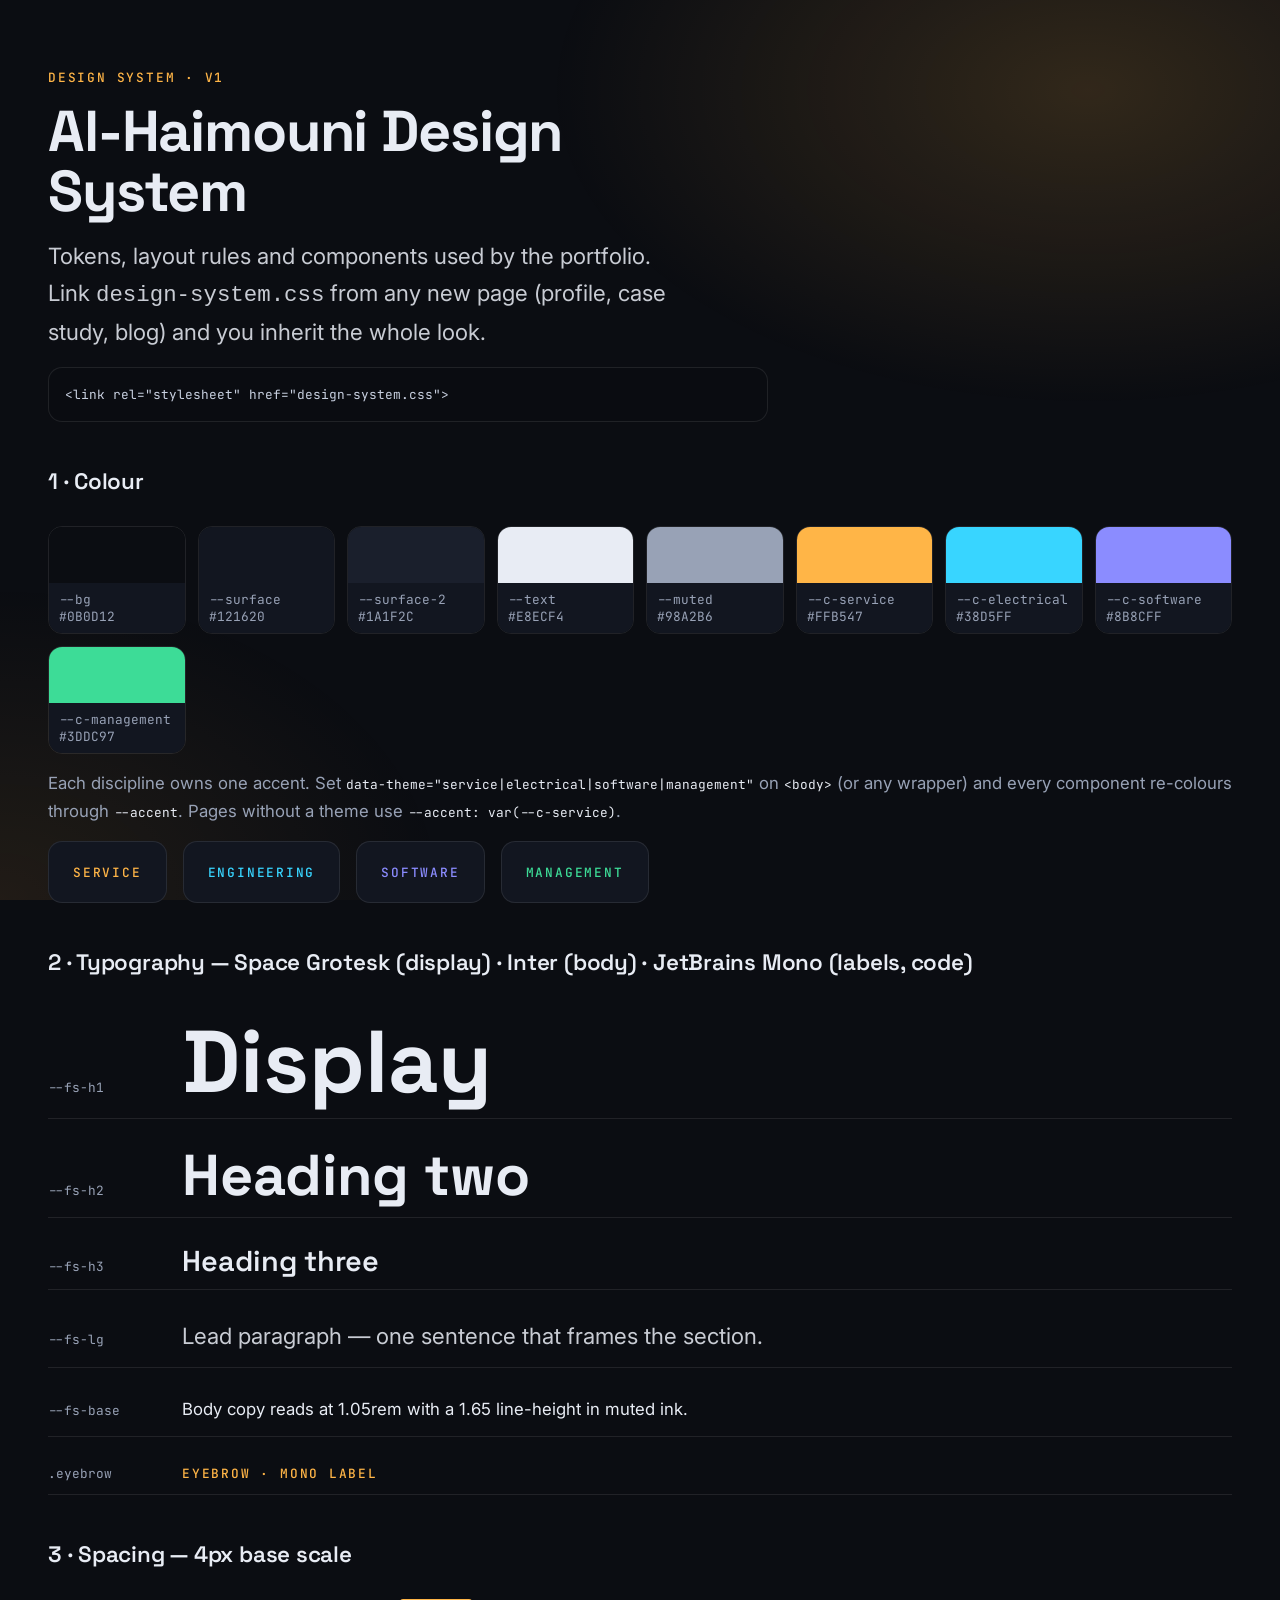
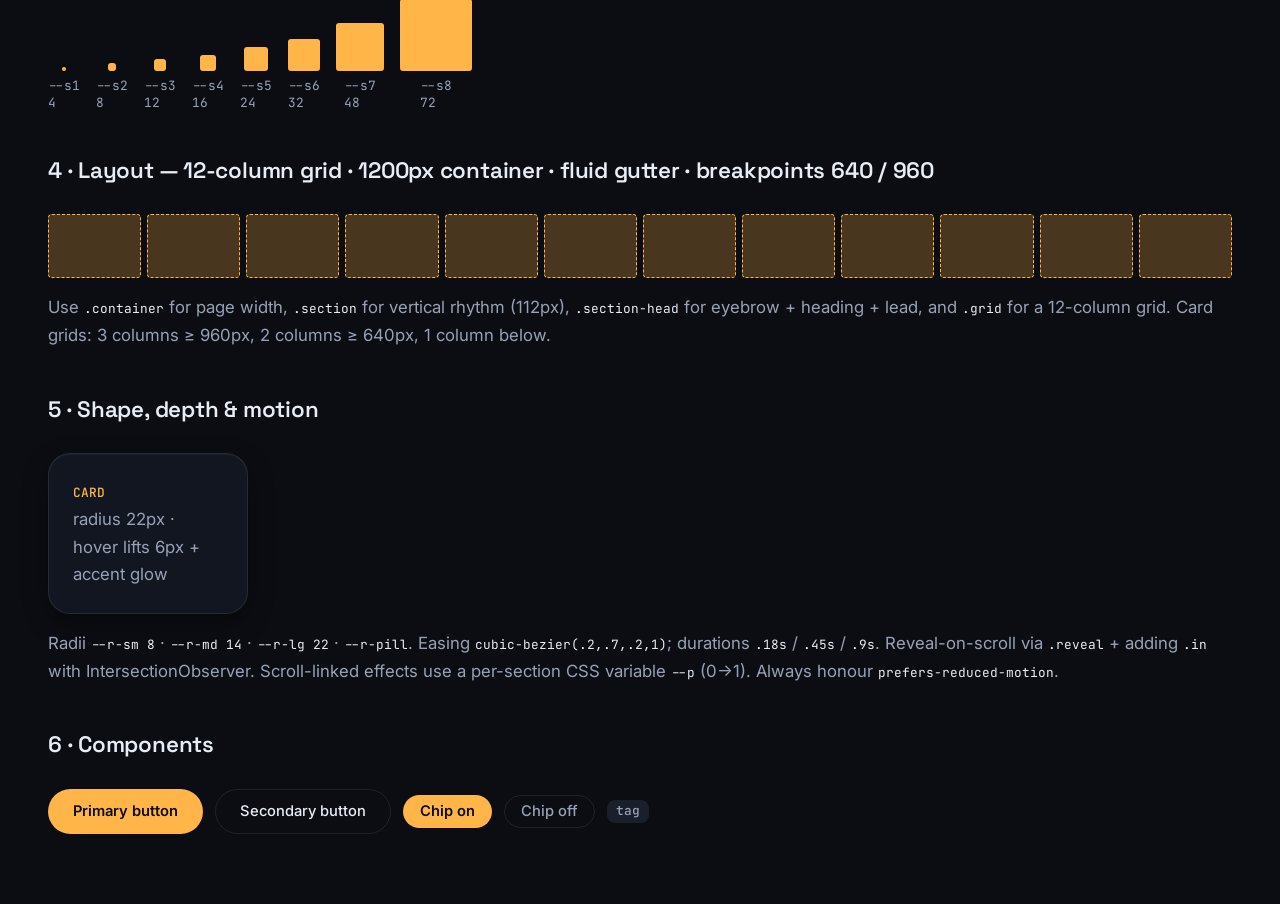
==== design-system.html @ f8c7238c "Real résumé content, hero portrait placeholder + résumé download, project galleries, design system s" ====
<!DOCTYPE html>
<html lang="en">
<head>
<meta charset="UTF-8">
<meta name="viewport" content="width=device-width, initial-scale=1">
<title>Design System — Al-Haimouni</title>
<link rel="stylesheet" href="design-system.css">
<style>
.spec { display: grid; gap: var(--s7); }
.spec h3 { font-size: var(--fs-lg); margin-bottom: var(--s4); }
.swatches { display: grid; grid-template-columns: repeat(auto-fit, minmax(130px, 1fr)); gap: var(--s3); }
.sw { border: 1px solid var(--line); border-radius: var(--r-md); overflow: hidden; font: 400 var(--fs-xs) var(--font-mono); color: var(--muted); }
.sw i { display: block; height: 56px; background: var(--c); } .sw span { display: block; padding: 8px 10px; background: var(--surface); }
.type-row { display: flex; align-items: baseline; gap: var(--s5); padding-block: var(--s3); border-bottom: 1px solid var(--line); }
.type-row code, .spec code { font: 400 var(--fs-xs) var(--font-mono); color: var(--muted); min-width: 110px; }
.space-row { display: flex; flex-wrap: wrap; gap: var(--s4); align-items: flex-end; }
.space-row div { display: grid; gap: 6px; justify-items: center; font: 400 var(--fs-xs) var(--font-mono); color: var(--muted); }
.space-row i { display: block; width: var(--w); height: var(--w); background: var(--accent); border-radius: 3px; }
.layout-demo { display: grid; grid-template-columns: repeat(12, 1fr); gap: 6px; height: 64px; }
.layout-demo i { background: color-mix(in srgb, var(--accent) 25%, transparent); border: 1px dashed var(--accent); border-radius: 4px; }
.row { display: flex; flex-wrap: wrap; gap: var(--s3); align-items: center; }


.wrap { padding-block: var(--s8); }
.spec > section { display: grid; gap: var(--s4); }
.spec p code, .spec li code { color: var(--text); }
pre.snip { margin: 0; padding: var(--s4); background: #0A0C11; border: 1px solid var(--line); border-radius: var(--r-md); font: 400 var(--fs-xs)/1.7 var(--font-mono); color: #C8D0E0; overflow: auto; }
</style>
</head>
<body>
<main class="container wrap">
  <div class="section-head">
    <p class="eyebrow">Design system · v1</p>
    <h1 style="font-size:var(--fs-h2)">Al-Haimouni Design System</h1>
    <p class="lead">Tokens, layout rules and components used by the portfolio. Link <code>design-system.css</code> from any new page (profile, case study, blog) and you inherit the whole look.</p>
    <pre class="snip">&lt;link rel="stylesheet" href="design-system.css"&gt;</pre>
  </div>

  <div class="spec">
    <section><h3>1 · Colour</h3>
      <div class="swatches" id="sw"></div>
      <p>Each discipline owns one accent. Set <code>data-theme="service|electrical|software|management"</code> on <code>&lt;body&gt;</code> (or any wrapper) and every component re-colours through <code>--accent</code>. Pages without a theme use <code>--accent: var(--c-service)</code>.</p>
      <div class="row" style="gap:var(--s4)">
        <div data-theme="service" class="themebox"><span class="eyebrow" style="color:var(--c-service)">service</span></div>
        <div class="themebox"><span class="eyebrow" style="color:var(--c-electrical)">engineering</span></div>
        <div class="themebox"><span class="eyebrow" style="color:var(--c-software)">software</span></div>
        <div class="themebox"><span class="eyebrow" style="color:var(--c-management)">management</span></div>
      </div>
    </section>

    <section><h3>2 · Typography — Space Grotesk (display) · Inter (body) · JetBrains Mono (labels, code)</h3>
      <div class="type-row"><code>--fs-h1</code><span style="font:700 var(--fs-h1)/1 var(--font-display)">Display</span></div>
      <div class="type-row"><code>--fs-h2</code><span style="font:700 var(--fs-h2)/1 var(--font-display)">Heading two</span></div>
      <div class="type-row"><code>--fs-h3</code><span style="font:600 var(--fs-h3)/1.1 var(--font-display)">Heading three</span></div>
      <div class="type-row"><code>--fs-lg</code><span class="lead">Lead paragraph — one sentence that frames the section.</span></div>
      <div class="type-row"><code>--fs-base</code><span>Body copy reads at 1.05rem with a 1.65 line-height in muted ink.</span></div>
      <div class="type-row"><code>.eyebrow</code><span class="eyebrow">Eyebrow · mono label</span></div>
    </section>

    <section><h3>3 · Spacing — 4px base scale</h3><div class="space-row" id="sp"></div></section>

    <section><h3>4 · Layout — 12-column grid · 1200px container · fluid gutter · breakpoints 640 / 960</h3>
      <div class="layout-demo" id="lay"></div>
      <p>Use <code>.container</code> for page width, <code>.section</code> for vertical rhythm (112px), <code>.section-head</code> for eyebrow + heading + lead, and <code>.grid</code> for a 12-column grid. Card grids: 3 columns ≥ 960px, 2 columns ≥ 640px, 1 column below.</p>
    </section>

    <section><h3>5 · Shape, depth &amp; motion</h3>
      <div class="row"><div class="card" style="padding:var(--s5);width:200px"><span class="kind" style="font:500 var(--fs-xs) var(--font-mono);color:var(--accent)">CARD</span><p>radius 22px · hover lifts 6px + accent glow</p></div></div>
      <p>Radii <code>--r-sm 8</code> · <code>--r-md 14</code> · <code>--r-lg 22</code> · <code>--r-pill</code>. Easing <code>cubic-bezier(.2,.7,.2,1)</code>; durations <code>.18s</code> / <code>.45s</code> / <code>.9s</code>. Reveal-on-scroll via <code>.reveal</code> + adding <code>.in</code> with IntersectionObserver. Scroll-linked effects use a per-section CSS variable <code>--p</code> (0→1). Always honour <code>prefers-reduced-motion</code>.</p>
    </section>

    <section><h3>6 · Components</h3>
      <div class="row">
        <a class="btn btn-primary" href="#">Primary button</a><a class="btn" href="#">Secondary button</a>
        <button class="chip" aria-pressed="true">Chip on</button><button class="chip" aria-pressed="false">Chip off</button>
        <span class="tag">tag</span>
      </div>
    </section>
  </div>
</main>
<style>.themebox{padding:var(--s4) var(--s5);border:1px solid var(--line);border-radius:var(--r-md);background:var(--surface)}</style>
<script>
document.getElementById('sw').innerHTML = [['--bg','#0B0D12'],['--surface','#121620'],['--surface-2','#1A1F2C'],['--text','#E8ECF4'],['--muted','#98A2B6'],
  ['--c-service','#FFB547'],['--c-electrical','#38D5FF'],['--c-software','#8B8CFF'],['--c-management','#3DDC97']]
  .map(([n,v]) => `<div class="sw"><i style="--c:${v}"></i><span>${n}<br>${v}</span></div>`).join('');
document.getElementById('sp').innerHTML = [4,8,12,16,24,32,48,72].map((v,i) => `<div><i style="--w:${v}px"></i>--s${i+1}<br>${v}</div>`).join('');
document.getElementById('lay').innerHTML = '<i></i>'.repeat(12);
document.querySelectorAll('.reveal').forEach(e=>e.classList.add('in'));
</script>
</body>
</html>
---- design-system.css ----
@import url('https://fonts.googleapis.com/css2?family=Inter:wght@400;500;600&family=JetBrains+Mono:wght@400;500&family=Space+Grotesk:wght@500;600;700&display=swap');
/* ==========================================================================
   DESIGN SYSTEM — tokens, base, layout primitives, components.
   Link this file from any page:  <link rel="stylesheet" href="design-system.css">
   Spec/preview page: design-system.html
   ========================================================================== */
@property --accent { syntax: '<color>'; inherits: true; initial-value: #7C8CFF; }

:root {
  /* Color — neutrals */
  --bg:        #0B0D12;
  --surface:   #121620;
  --surface-2: #1A1F2C;
  --line:      rgba(255,255,255,.09);
  --text:      #E8ECF4;
  --muted:     #98A2B6;

  /* Color — discipline accents (one per career chapter) */
  --c-service:    #FFB547;   /* warm  · people            */
  --c-electrical: #38D5FF;   /* cyan  · current           */
  --c-software:   #8B8CFF;   /* indigo· code              */
  --c-management: #3DDC97;   /* green · growth            */
  --accent: var(--c-service);

  /* Typography */
  --font-display: 'Space Grotesk', 'Inter', system-ui, sans-serif;
  --font-body:    'Inter', system-ui, -apple-system, 'Segoe UI', sans-serif;
  --font-mono:    'JetBrains Mono', ui-monospace, 'SF Mono', Menlo, monospace;
  --fs-xs:   .8rem;
  --fs-sm:   .92rem;
  --fs-base: 1.05rem;
  --fs-lg:   clamp(1.15rem, 1rem + .6vw, 1.4rem);
  --fs-h3:   clamp(1.3rem, 1.1rem + 1vw, 1.8rem);
  --fs-h2:   clamp(2rem, 1.3rem + 3vw, 3.6rem);
  --fs-h1:   clamp(2.6rem, 1rem + 5.6vw, 5.6rem);

  /* Spacing — 4px base scale */
  --s1: 4px;  --s2: 8px;  --s3: 12px; --s4: 16px; --s5: 24px;
  --s6: 32px; --s7: 48px; --s8: 72px; --s9: 112px;

  /* Shape & depth */
  --r-sm: 8px; --r-md: 14px; --r-lg: 22px; --r-pill: 999px;
  --shadow-1: 0 1px 0 rgba(255,255,255,.04) inset, 0 8px 24px rgba(0,0,0,.35);
  --shadow-glow: 0 0 0 1px color-mix(in srgb, var(--accent) 40%, transparent), 0 10px 40px color-mix(in srgb, var(--accent) 22%, transparent);

  /* Motion */
  --ease: cubic-bezier(.2,.7,.2,1);
  --t-fast: .18s; --t-base: .45s; --t-slow: .9s;

  /* Layout */
  --container: 1200px;
  --gutter: clamp(20px, 5vw, 48px);
  --nav-h: 64px;
}
/* Breakpoints used below: 640px (sm) · 960px (md) */

*,*::before,*::after { box-sizing: border-box; }
html { scroll-behavior: smooth; }
body {
  margin: 0; background: var(--bg); color: var(--text);
  font: 400 var(--fs-base)/1.65 var(--font-body);
  -webkit-font-smoothing: antialiased; overflow-x: hidden;
  transition: --accent var(--t-slow) var(--ease);
}
body[data-theme="service"]    { --accent: var(--c-service); }
body[data-theme="electrical"] { --accent: var(--c-electrical); }
body[data-theme="software"]   { --accent: var(--c-software); }
body[data-theme="management"] { --accent: var(--c-management); }

/* ambient accent glow that follows the active chapter */
body::before {
  content: ""; position: fixed; inset: 0; z-index: -1; pointer-events: none;
  background:
    radial-gradient(60vw 50vh at 85% 10%, color-mix(in srgb, var(--accent) 16%, transparent), transparent 70%),
    radial-gradient(50vw 50vh at 0% 100%, color-mix(in srgb, var(--accent) 9%, transparent), transparent 70%);
}
img, svg { display: block; max-width: 100%; }
a { color: inherit; text-decoration: none; }
::selection { background: var(--accent); color: #000; }
:focus-visible { outline: 2px solid var(--accent); outline-offset: 3px; border-radius: 4px; }

/* ---- Type ---- */
h1,h2,h3 { font-family: var(--font-display); line-height: 1.05; letter-spacing: -.02em; margin: 0; }
h1 { font-size: var(--fs-h1); font-weight: 700; }
h2 { font-size: var(--fs-h2); font-weight: 700; }
h3 { font-size: var(--fs-h3); font-weight: 600; letter-spacing: -.01em; }
p  { margin: 0; color: var(--muted); }
.eyebrow { font: 500 var(--fs-xs)/1 var(--font-mono); letter-spacing: .14em; text-transform: uppercase; color: var(--accent); }
.lead { font-size: var(--fs-lg); color: var(--text); opacity: .86; max-width: 46ch; }

/* ---- Layout primitives ---- */
.container { width: min(var(--container), 100% - 2*var(--gutter)); margin-inline: auto; }
.section { padding-block: var(--s9); position: relative; }
.grid { display: grid; gap: var(--s5); grid-template-columns: repeat(12, 1fr); }
.section-head { display: grid; gap: var(--s4); margin-bottom: var(--s7); max-width: 720px; }

/* ---- Components ---- */
.btn {
  display: inline-flex; align-items: center; gap: var(--s2);
  padding: 14px 24px; border-radius: var(--r-pill); border: 1px solid var(--line);
  font: 500 var(--fs-sm)/1 var(--font-body); cursor: pointer; background: transparent; color: var(--text);
  transition: transform var(--t-fast) var(--ease), background var(--t-fast), border-color var(--t-fast), box-shadow var(--t-base);
}
.btn:hover { transform: translateY(-2px); border-color: var(--accent); }
.btn-primary { background: var(--accent); color: #0B0D12; border-color: transparent; font-weight: 600; }
.btn-primary:hover { box-shadow: var(--shadow-glow); }
.chip {
  padding: 8px 16px; border-radius: var(--r-pill); border: 1px solid var(--line);
  font: 500 var(--fs-sm)/1 var(--font-body); color: var(--muted); background: transparent; cursor: pointer;
  transition: all var(--t-fast);
}
.chip:hover { color: var(--text); border-color: var(--muted); }
.chip[aria-pressed="true"] { background: var(--accent); color: #0B0D12; border-color: transparent; font-weight: 600; }
.tag { font: 500 var(--fs-xs)/1 var(--font-mono); padding: 5px 9px; border-radius: var(--r-sm); background: var(--surface-2); color: var(--muted); }
.card { background: var(--surface); border: 1px solid var(--line); border-radius: var(--r-lg); box-shadow: var(--shadow-1); overflow: hidden; transition: transform var(--t-base) var(--ease), border-color var(--t-base), box-shadow var(--t-base); }
.card:hover { transform: translateY(-6px); border-color: color-mix(in srgb, var(--accent) 50%, transparent); box-shadow: var(--shadow-glow); }

/* reveal-on-scroll utility */
.reveal { opacity: 0; transform: translateY(28px); transition: opacity var(--t-slow) var(--ease), transform var(--t-slow) var(--ease); transition-delay: var(--d, 0s); }
.reveal.in { opacity: 1; transform: none; }

/* Reduced motion for system utilities */
@media (prefers-reduced-motion: reduce) {
  html { scroll-behavior: auto; }
  .reveal { opacity: 1; transform: none; }
}
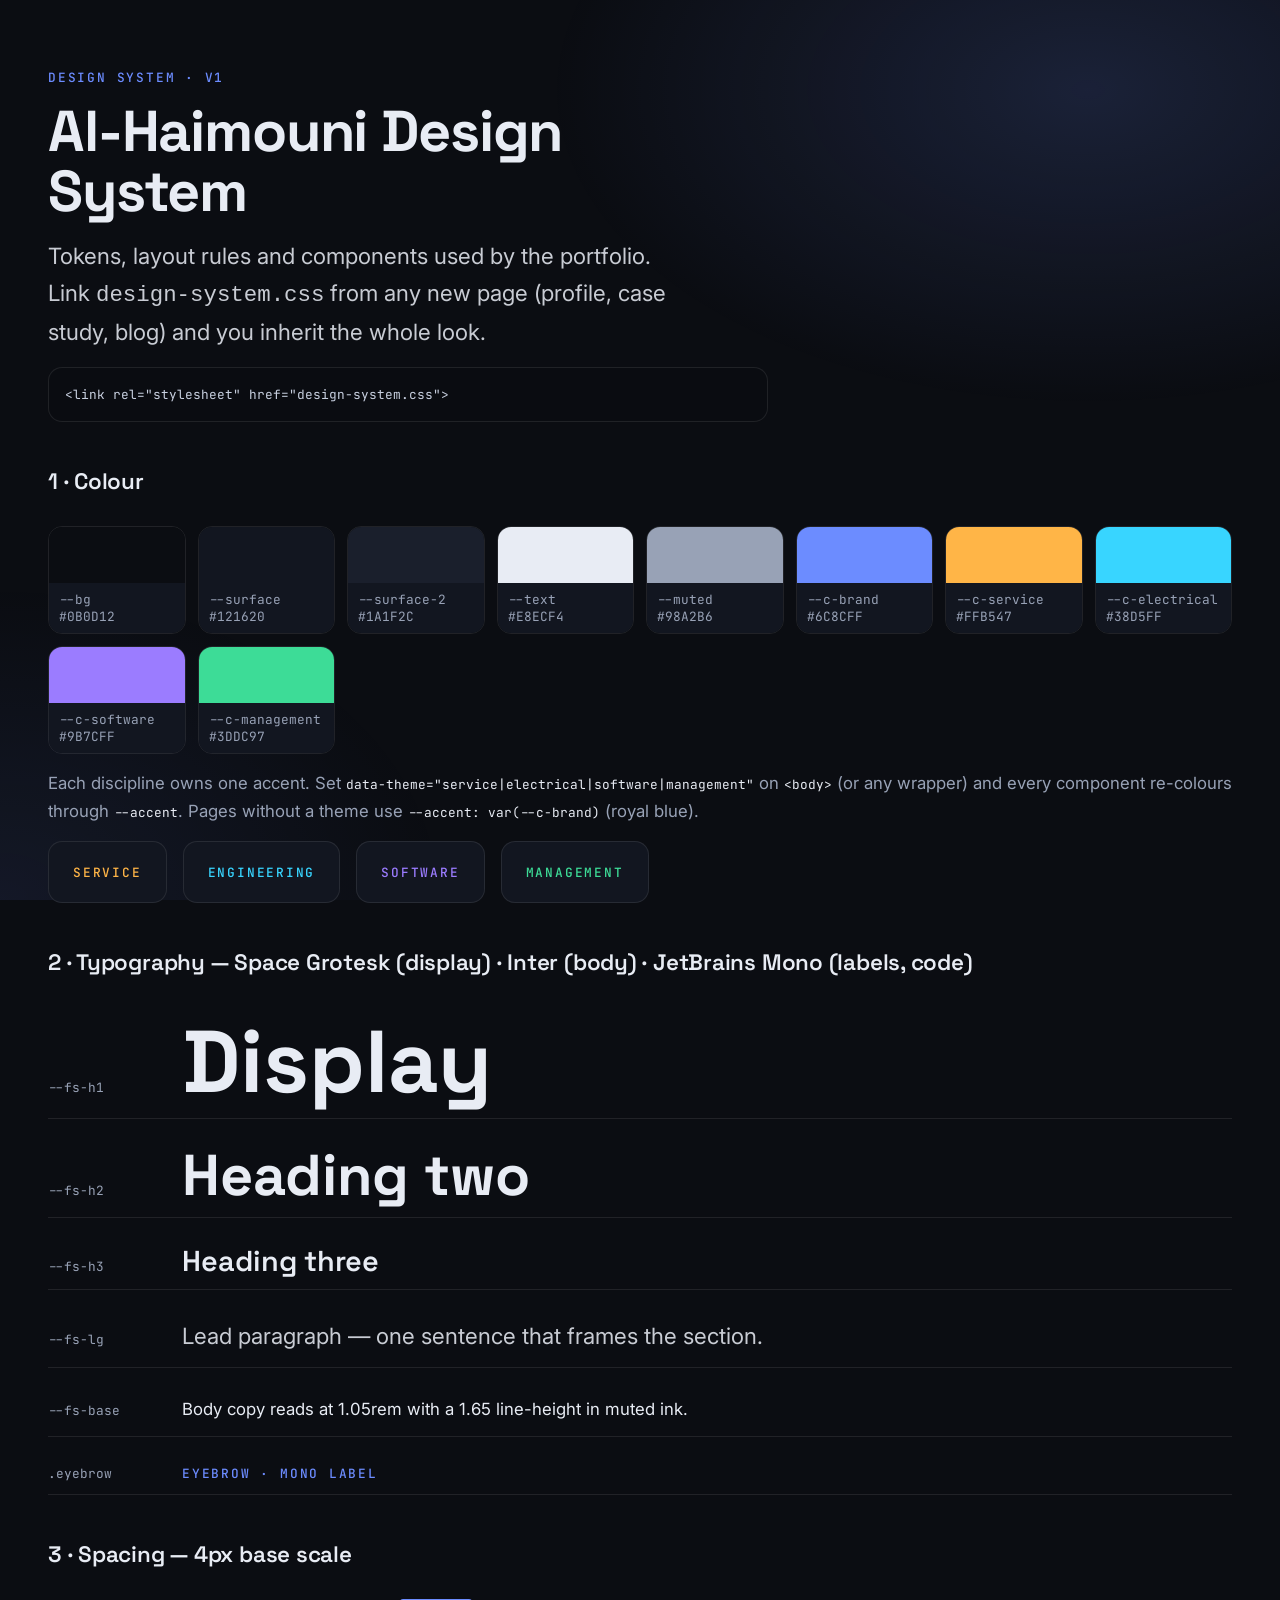
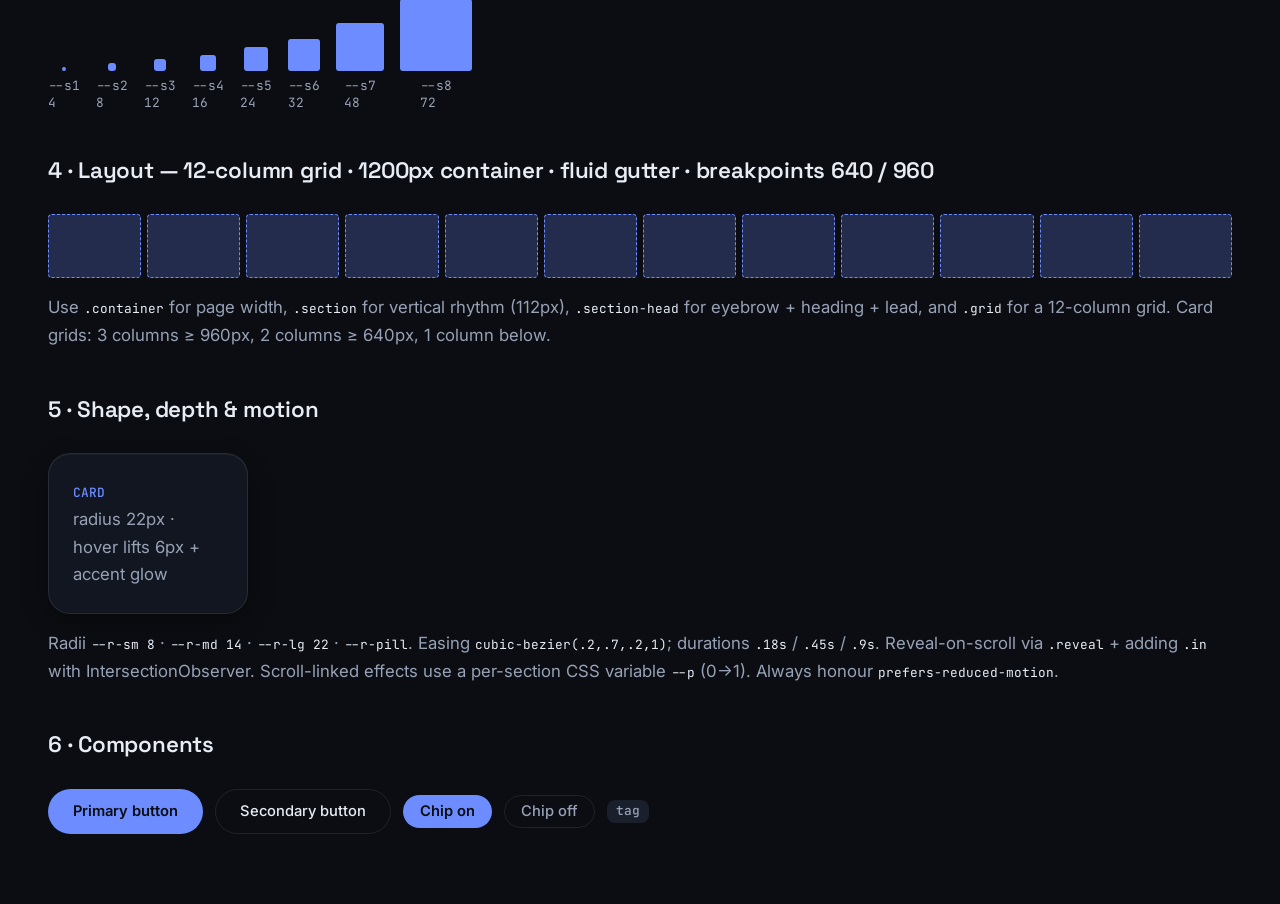
==== commit 4fc7f4d4: "Default accent: royal blue (brand token); software chapter shifted to violet Co-Authored-By: Claude " ====
--- a/design-system.html
+++ b/design-system.html
@@ -39,7 +39,7 @@
   <div class="spec">
     <section><h3>1 · Colour</h3>
       <div class="swatches" id="sw"></div>
-      <p>Each discipline owns one accent. Set <code>data-theme="service|electrical|software|management"</code> on <code>&lt;body&gt;</code> (or any wrapper) and every component re-colours through <code>--accent</code>. Pages without a theme use <code>--accent: var(--c-service)</code>.</p>
+      <p>Each discipline owns one accent. Set <code>data-theme="service|electrical|software|management"</code> on <code>&lt;body&gt;</code> (or any wrapper) and every component re-colours through <code>--accent</code>. Pages without a theme use <code>--accent: var(--c-brand)</code> (royal blue).</p>
       <div class="row" style="gap:var(--s4)">
         <div data-theme="service" class="themebox"><span class="eyebrow" style="color:var(--c-service)">service</span></div>
         <div class="themebox"><span class="eyebrow" style="color:var(--c-electrical)">engineering</span></div>
@@ -81,7 +81,7 @@
 <style>.themebox{padding:var(--s4) var(--s5);border:1px solid var(--line);border-radius:var(--r-md);background:var(--surface)}</style>
 <script>
 document.getElementById('sw').innerHTML = [['--bg','#0B0D12'],['--surface','#121620'],['--surface-2','#1A1F2C'],['--text','#E8ECF4'],['--muted','#98A2B6'],
-  ['--c-service','#FFB547'],['--c-electrical','#38D5FF'],['--c-software','#8B8CFF'],['--c-management','#3DDC97']]
+  ['--c-brand','#6C8CFF'],['--c-service','#FFB547'],['--c-electrical','#38D5FF'],['--c-software','#9B7CFF'],['--c-management','#3DDC97']]
   .map(([n,v]) => `<div class="sw"><i style="--c:${v}"></i><span>${n}<br>${v}</span></div>`).join('');
 document.getElementById('sp').innerHTML = [4,8,12,16,24,32,48,72].map((v,i) => `<div><i style="--w:${v}px"></i>--s${i+1}<br>${v}</div>`).join('');
 document.getElementById('lay').innerHTML = '<i></i>'.repeat(12);
--- a/design-system.css
+++ b/design-system.css
@@ -16,11 +16,13 @@
   --muted:     #98A2B6;
 
   /* Color — discipline accents (one per career chapter) */
+  --c-brand:      #6C8CFF;   /* royal blue · default / brand accent */
   --c-service:    #FFB547;   /* warm  · people            */
   --c-electrical: #38D5FF;   /* cyan  · current           */
-  --c-software:   #8B8CFF;   /* indigo· code              */
+  --c-software:   #9B7CFF;   /* violet· code              */
   --c-management: #3DDC97;   /* green · growth            */
-  --accent: var(--c-service);
+  --accent: var(--c-brand);
+  --on-accent: #0B0D12;          /* text colour used on top of --accent fills */
 
   /* Typography */
   --font-display: 'Space Grotesk', 'Inter', system-ui, sans-serif;
@@ -53,6 +55,18 @@
   --nav-h: 64px;
 }
 /* Breakpoints used below: 640px (sm) · 960px (md) */
+
+
+/* Light mode — set data-mode="light" on <html> (the portfolio's settings panel does this) */
+:root[data-mode="light"] {
+  --bg: #F5F6FA; --surface: #FFFFFF; --surface-2: #ECEFF6;
+  --line: rgba(15,20,35,.11); --text: #12151C; --muted: #4F596D;
+  --shadow-1: 0 1px 0 rgba(255,255,255,.6) inset, 0 8px 24px rgba(30,40,70,.10);
+  /* deeper accents so text & fills keep contrast on a light background */
+  --c-brand: #3257D6; --c-service: #B45F06; --c-electrical: #007EA1; --c-software: #7048E0; --c-management: #0E8A5A;
+  --on-accent: #FFFFFF;
+}
+:root[data-mode="light"] .hero-grid, :root[data-mode="light"] .stage::before { opacity: .5; }
 
 *,*::before,*::after { box-sizing: border-box; }
 html { scroll-behavior: smooth; }
@@ -102,7 +116,7 @@
   transition: transform var(--t-fast) var(--ease), background var(--t-fast), border-color var(--t-fast), box-shadow var(--t-base);
 }
 .btn:hover { transform: translateY(-2px); border-color: var(--accent); }
-.btn-primary { background: var(--accent); color: #0B0D12; border-color: transparent; font-weight: 600; }
+.btn-primary { background: var(--accent); color: var(--on-accent); border-color: transparent; font-weight: 600; }
 .btn-primary:hover { box-shadow: var(--shadow-glow); }
 .chip {
   padding: 8px 16px; border-radius: var(--r-pill); border: 1px solid var(--line);
@@ -110,7 +124,7 @@
   transition: all var(--t-fast);
 }
 .chip:hover { color: var(--text); border-color: var(--muted); }
-.chip[aria-pressed="true"] { background: var(--accent); color: #0B0D12; border-color: transparent; font-weight: 600; }
+.chip[aria-pressed="true"] { background: var(--accent); color: var(--on-accent); border-color: transparent; font-weight: 600; }
 .tag { font: 500 var(--fs-xs)/1 var(--font-mono); padding: 5px 9px; border-radius: var(--r-sm); background: var(--surface-2); color: var(--muted); }
 .card { background: var(--surface); border: 1px solid var(--line); border-radius: var(--r-lg); box-shadow: var(--shadow-1); overflow: hidden; transition: transform var(--t-base) var(--ease), border-color var(--t-base), box-shadow var(--t-base); }
 .card:hover { transform: translateY(-6px); border-color: color-mix(in srgb, var(--accent) 50%, transparent); box-shadow: var(--shadow-glow); }
